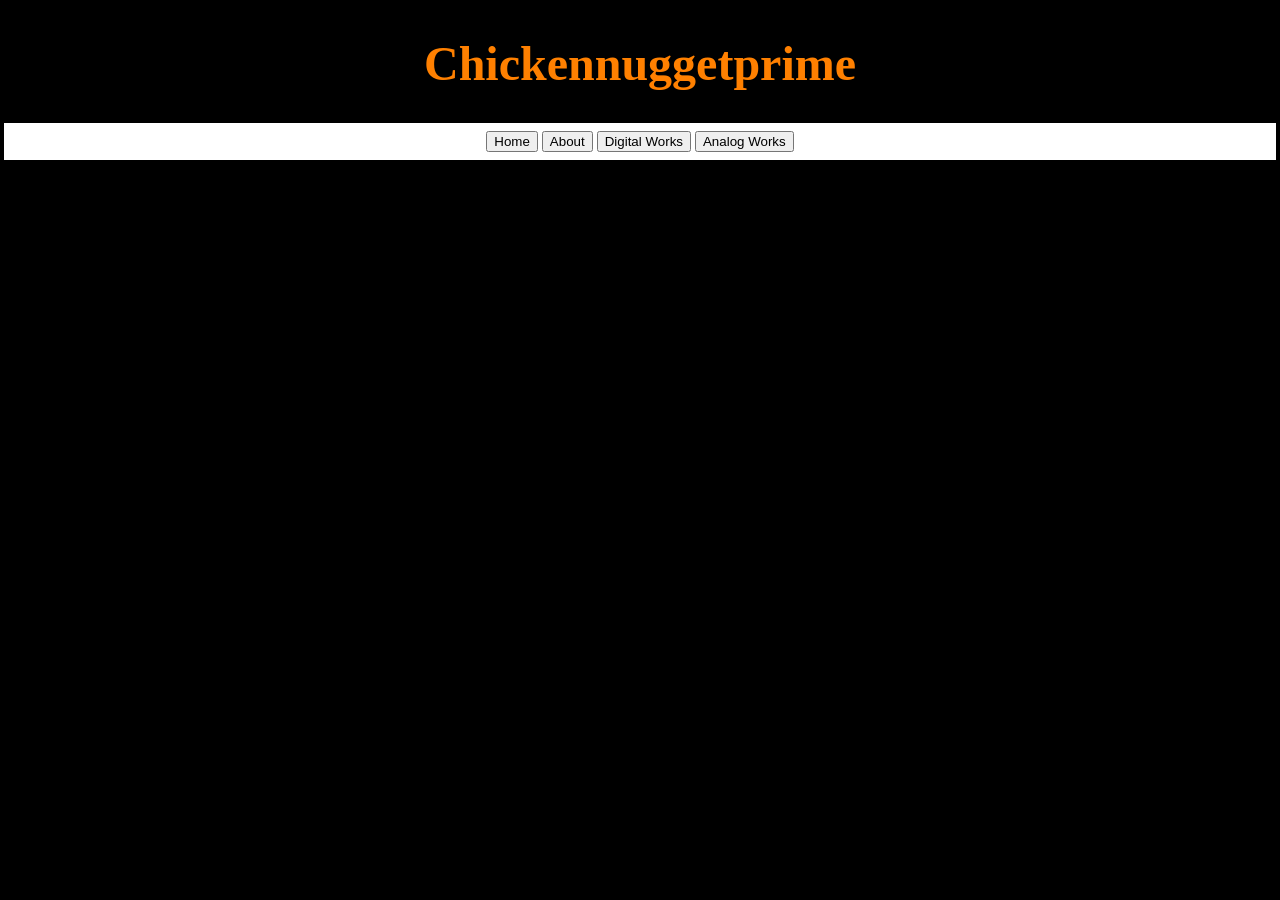
==== pages/analog.html @ b9a53fcd "12/28" ====
<!DOCTYPE html>
<html lang="en">
	<head>
		<meta charset="UTF-8">
		<meta name="viewport" content="width=device-width, initial-scale=1.0">
		<title>Chickennuggetprime - Analog Works</title>
		<link rel="stylesheet" href="../css/default.css">
	</head>
	<body>
		<header>
		</header>

		<nav id="main-nav" style="background-color: #fff; color: #000; justify-content: space-between; text-align: center; align-content: center; align-items: center; padding: 0.5rem 1rem;">
			<button>Home</button>
			<button>About</button>
			<button>Digital Works</button>
			<button class="current-page">Analog Works</button>
		</nav>

		<main>
		</main>

		<footer>
		</footer>
	</body>
	<script src='../js/headingLoader.js'></script>
</html>
---- css/default.css ----
body {
    margin: 0;
    padding: 0.25em;
    background-color: #000;
    color: #ff8000;
}

p {
    color: #fff;
}
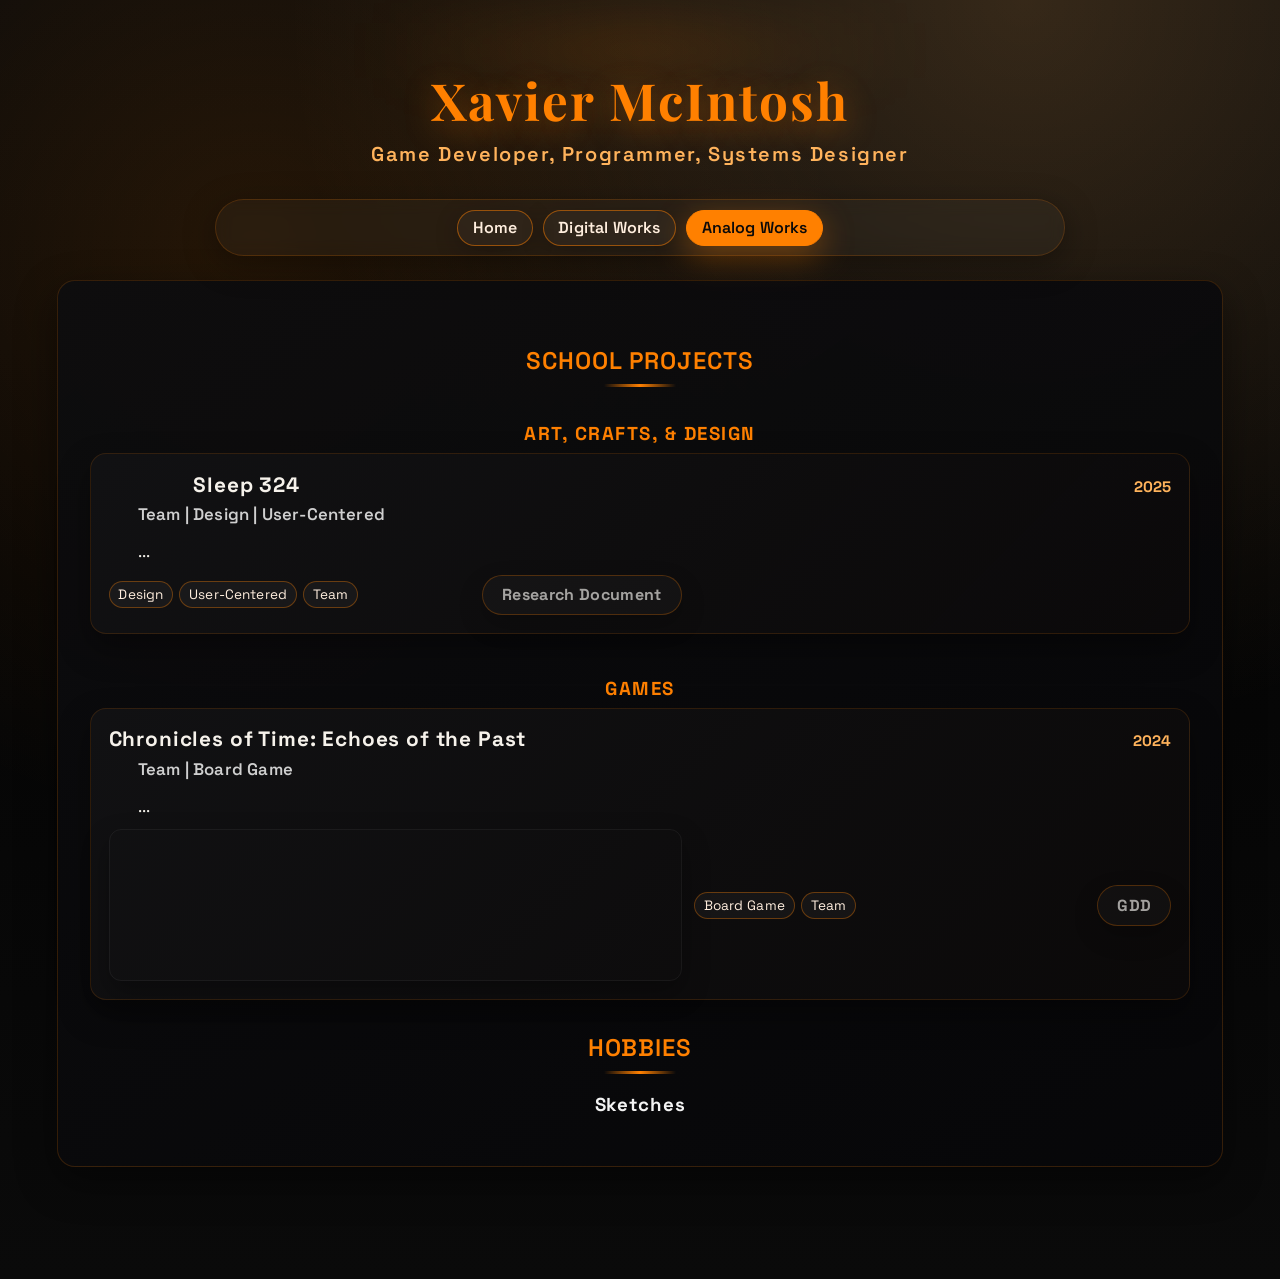
==== commit 2af69a41: "1/7" ====
--- a/pages/analog.html
+++ b/pages/analog.html
@@ -10,18 +10,80 @@
 		<header>
 		</header>
 
-		<nav id="main-nav" style="background-color: #fff; color: #000; justify-content: space-between; text-align: center; align-content: center; align-items: center; padding: 0.5rem 1rem;">
-			<button>Home</button>
-			<button>About</button>
-			<button>Digital Works</button>
-			<button class="current-page">Analog Works</button>
-		</nav>
+		<nav id="main-nav"></nav>
 
 		<main>
+			<h2>School Projects</h2>
+			<section class="projects-grid">
+				<article class="project-section">
+					<h3>Art, Crafts, & Design</h3>
+					<section class="project-subsection">
+						<article class="project-card">
+							<div class="project-header">
+								<div>
+									<h4>Sleep 324</h4>
+									<!-- Habit-breaking Cushion -->
+									<p class="project-subtitle">Team | Design | User-Centered</p>
+								</div>
+								<span class="project-year">2025</span>
+							</div>
+							<p class="project-description">...</p>
+							<div class="project-body">
+								<!--div class="project-embed">
+									<div class="embed-wrap">
+										<iframe width="1521" height="561" src="https://www.youtube.com/embed/TZdgex-kA24" title="Chronicles of Time: Echoes of the Past" frameborder="0" allow="accelerometer; autoplay; clipboard-write; encrypted-media; gyroscope; picture-in-picture; web-share" referrerpolicy="strict-origin-when-cross-origin" allowfullscreen>Trailer</iframe>
+									</div>
+								</div-->
+								<div class="project-actions">
+									<div class="project-tags">
+										<span class="tag">Design</span>
+										<span class="tag">User-Centered</span>
+										<span class="tag">Team</span>
+									</div>
+									<a class="cta-button disabled" target="_blank" rel="noopener noreferrer">Research Document</a>
+								</div>
+							</div>
+						</article>
+					</section>
+				</article>
+				<article class="project-section">
+					<h3>Games</h3>
+					<section class="project-subsection">
+						<article class="project-card">
+							<div class="project-header">
+								<div>
+									<h4>Chronicles of Time: Echoes of the Past</h4>
+									<p class="project-subtitle">Team | Board Game</p>
+								</div>
+								<span class="project-year">2024</span>
+							</div>
+							<p class="project-description">...</p>
+							<div class="project-body">
+								<div class="project-embed">
+									<div class="embed-wrap">
+										<iframe src="https://www.youtube-nocookie.com/embed/TZdgex-kA24?rel=0&modestbranding=1&controls=1" title="Chronicles of Time: Echoes of the Past" frameborder="0" allow="accelerometer; autoplay; clipboard-write; encrypted-media; gyroscope; picture-in-picture; web-share" referrerpolicy="no-referrer-when-downgrade" allowfullscreen></iframe>
+									</div>
+								</div>
+								<div class="project-actions">
+									<div class="project-tags">
+										<span class="tag">Board Game</span>
+										<span class="tag">Team</span>
+									</div>
+									<a class="cta-button disabled" target="_blank" rel="noopener noreferrer">GDD</a>
+								</div>
+							</div>
+						</article>
+					</section>
+				</article>
+			</section>
+			
+			<h2>Hobbies</h2>
+			<h3>Sketches</h3>
 		</main>
 
 		<footer>
 		</footer>
 	</body>
 	<script src='../js/headingLoader.js'></script>
+	<script src='../js/navLoader.js'></script>
 </html>
--- a/css/default.css
+++ b/css/default.css
@@ -1,10 +1,446 @@
+@import url('https://fonts.googleapis.com/css2?family=Playfair+Display:wght@600;700&family=Space+Grotesk:wght@400;500;600&display=swap');
+
+:root {
+    --bg: #050505;
+    --panel: #0b0b0f;
+    --text: #f3f3f3;
+    --muted: #cfcfcf;
+    --accent: #ff8000;
+    --accent-soft: #ffb35c;
+    --accent-dark: #4a2500;
+}
+
 body {
     margin: 0;
-    padding: 0.25em;
-    background-color: #000;
-    color: #ff8000;
+    padding: 0;
+    font-family: 'Space Grotesk', 'Segoe UI', sans-serif;
+    background: radial-gradient(circle at 20% 20%, rgba(255, 128, 0, 0.12), transparent 40%),
+                radial-gradient(circle at 80% 0%, rgba(255, 179, 92, 0.18), transparent 45%),
+                linear-gradient(180deg, #0a0a0a 0%, #050505 45%, #0a0a0a 100%);
+    color: var(--text);
+    min-height: 100vh;
+    letter-spacing: 0.01em;
 }
 
 p {
-    color: #fff;
-}+    color: var(--muted);
+    line-height: 1.7;
+    font-size: 1.05rem;
+    margin: 0 auto;
+    max-width: 920px;
+    text-indent: 1.75em;
+}
+
+h1, h2, h3, h4, h5, h6 {
+    position: static;
+    text-align: center;
+    letter-spacing: 0.04em;
+}
+h1 {
+    font-family: 'Playfair Display', 'Times New Roman', serif;
+    font-size: 3.2em;
+    margin: 0.5em 0 0.15em;
+    color: var(--accent);
+    text-shadow: 0 8px 32px rgba(255, 128, 0, 0.45);
+}
+
+h2 {
+    color: var(--accent);
+    font-weight: 600;
+    text-transform: uppercase;
+    margin: 2rem 0 0.75rem;
+}
+
+h2::after {
+    content: '';
+    display: block;
+    width: 72px;
+    height: 3px;
+    margin: 0.5rem auto 0;
+    background: linear-gradient(90deg, transparent, var(--accent), transparent);
+}
+
+nav#main-nav {
+    background: rgba(255, 255, 255, 0.03);
+    color: #ffeede;
+    display: flex;
+    justify-content: center;
+    align-items: center;
+    padding: 0.6rem 0.9rem;
+    border-radius: 999px;
+    border: 1px solid rgba(255, 128, 0, 0.18);
+    box-shadow: 0 8px 32px rgba(0, 0, 0, 0.35);
+    max-width: 820px;
+    margin: 0.75rem auto 1.5rem;
+    backdrop-filter: blur(8px);
+    position: sticky;
+    top: 0.6rem;
+    z-index: 10;
+}
+
+.nav-links {
+    display: flex;
+    gap: 0.65rem;
+    flex-wrap: wrap;
+    justify-content: center;
+    width: 100%;
+}
+
+.nav-link {
+    border: 1px solid rgba(255, 128, 0, 0.5);
+    padding: 0.4rem 0.9rem;
+    background: rgba(255, 255, 255, 0.03);
+    color: #ffeede;
+    text-decoration: none;
+    border-radius: 999px;
+    font-weight: 600;
+    letter-spacing: 0.01em;
+    transition: background-color 0.25s ease, color 0.25s ease, box-shadow 0.25s ease;
+    box-shadow: 0 6px 22px rgba(0, 0, 0, 0.25);
+}
+
+.nav-link:hover {
+    background-color: rgba(255, 128, 0, 0.14);
+    color: #fff6ec;
+    box-shadow: 0 8px 28px rgba(255, 128, 0, 0.25);
+}
+
+.nav-link.current-page {
+    background-color: var(--accent);
+    color: #0c0a09;
+    border-color: var(--accent);
+    box-shadow: 0 10px 32px rgba(255, 128, 0, 0.35);
+}
+
+header {
+    text-align: center;
+    padding: 2.5rem 1rem 1.25rem;
+    position: relative;
+}
+
+header::before {
+    content: '';
+    position: absolute;
+    inset: 12% 18% auto;
+    height: 30%;
+    background: radial-gradient(circle, rgba(255, 128, 0, 0.15), transparent 65%);
+    filter: blur(28px);
+    z-index: -1;
+}
+
+header h2 {
+    font-family: 'Space Grotesk', 'Segoe UI', sans-serif;
+    margin: 0.35rem 0 0;
+    color: var(--accent-soft);
+    text-transform: none;
+    letter-spacing: 0.08em;
+    font-size: 1.25rem;
+}
+
+header h2::after {
+    display: none;
+}
+
+main {
+    max-width: 1100px;
+    margin: 1rem auto 3rem;
+    padding: 2rem;
+    background: linear-gradient(145deg, rgba(13, 13, 15, 0.92), rgba(7, 7, 9, 0.95));
+    border: 1px solid rgba(255, 128, 0, 0.18);
+    border-radius: 18px;
+    box-shadow: 0 14px 40px rgba(0, 0, 0, 0.45);
+}
+
+footer {
+    max-width: 1100px;
+    margin: 0 auto 2rem;
+    padding: 1rem;
+    text-align: center;
+    color: rgba(255, 255, 255, 0.55);
+    font-size: 0.9rem;
+}
+
+.contact-actions {
+    display: flex;
+    justify-content: center;
+    gap: 0.75rem;
+    flex-wrap: wrap;
+    margin: 1rem 0 0;
+}
+
+.cta-button {
+    display: inline-flex;
+    align-items: center;
+    justify-content: center;
+    padding: 0.55rem 1.2rem;
+    border-radius: 999px;
+    border: 1px solid rgba(255, 128, 0, 0.4);
+    background: rgba(255, 255, 255, 0.04);
+    color: #f5f3ef;
+    text-decoration: none;
+    font-weight: 700;
+    letter-spacing: 0.02em;
+    box-shadow: 0 10px 26px rgba(0, 0, 0, 0.35);
+    transition: transform 0.2s ease, box-shadow 0.25s ease, background-color 0.25s ease, border-color 0.25s ease;
+}
+
+.cta-button:hover {
+    transform: translateY(-2px);
+    box-shadow: 0 12px 32px rgba(255, 128, 0, 0.28);
+    background: rgba(255, 128, 0, 0.14);
+    border-color: var(--accent);
+}
+
+.cta-button.primary {
+    background: var(--accent);
+    color: #0b0806;
+    border-color: var(--accent);
+}
+
+.cta-button.primary:hover {
+    background: var(--accent-soft);
+    box-shadow: 0 12px 32px rgba(255, 179, 92, 0.35);
+}
+
+.facts-grid {
+    display: grid;
+    grid-template-columns: repeat(auto-fit, minmax(240px, 1fr));
+    gap: 1rem;
+    margin: 1.5rem 0 0.5rem;
+}
+
+.fact-card {
+    border: 1px solid rgba(255, 128, 0, 0.18);
+    background: radial-gradient(circle at 30% 30%, rgba(255, 128, 0, 0.08), rgba(10, 10, 12, 0.95));
+    border-radius: 14px;
+    padding: 1rem 1.1rem;
+    box-shadow: 0 10px 28px rgba(0, 0, 0, 0.35);
+    min-height: 130px;
+    display: flex;
+    flex-direction: column;
+    gap: 0.35rem;
+}
+
+.fact-card.wide {
+    grid-column: span 2;
+    text-indent: 0;
+}
+
+@media (max-width: 780px) {
+    .fact-card.wide {
+        grid-column: span 1;
+    }
+}
+
+.fact-label {
+    text-transform: uppercase;
+    letter-spacing: 0.08em;
+    font-size: 0.95rem;
+    color: var(--accent-soft);
+    margin: 0;
+}
+
+.fact-value {
+    font-size: 1.1rem;
+    font-weight: 600;
+    color: #f5f3ef;
+    margin: 0;
+}
+
+.fact-list {
+    margin: 0.15rem 0 0 0;
+    padding-left: 1.1rem;
+    color: var(--muted);
+    line-height: 1.6;
+}
+
+.fact-list ul {
+    padding-left: 1.05rem;
+    margin: 0.25rem 0 0.35rem;
+}
+
+.pill-list {
+    list-style: none;
+    padding: 0;
+    margin: 0.25rem 0 0;
+    display: flex;
+    flex-wrap: wrap;
+    gap: 0.5rem;
+}
+
+.pill-list li {
+    background: rgba(255, 255, 255, 0.05);
+    border: 1px solid rgba(255, 128, 0, 0.35);
+    padding: 0.35rem 0.7rem;
+    border-radius: 999px;
+    color: #f5f3ef;
+    font-weight: 600;
+    box-shadow: 0 6px 18px rgba(0, 0, 0, 0.25);
+}
+
+.pill-list.ordered {
+    counter-reset: pill-counter;
+    display: grid;
+    grid-template-columns: repeat(auto-fit, minmax(180px, 1fr));
+}
+
+.pill-list.ordered li {
+    counter-increment: pill-counter;
+    position: relative;
+    padding-left: 2.4rem;
+}
+
+.pill-list.ordered li::before {
+    content: counter(pill-counter) ".";
+    position: absolute;
+    left: 0.9rem;
+    top: 50%;
+    transform: translateY(-50%);
+    color: var(--accent-soft);
+    font-weight: 700;
+}
+
+.projects-grid {
+    display: flex;
+    flex-direction: column;
+    gap: 1.5rem;
+    margin: 1rem 0 2rem;
+}
+
+.project-section h3 {
+    color: var(--accent);
+    text-transform: uppercase;
+    letter-spacing: 0.08em;
+    margin-bottom: 0.5rem;
+}
+
+.project-subsection {
+    display: grid;
+    gap: 1rem;
+}
+
+.project-card {
+    border: 1px solid rgba(255, 128, 0, 0.14);
+    background: linear-gradient(135deg, rgba(18, 18, 20, 0.95), rgba(12, 10, 10, 0.9));
+    border-radius: 16px;
+    padding: 1.1rem;
+    box-shadow: 0 14px 32px rgba(0, 0, 0, 0.38);
+    display: flex;
+    flex-direction: column;
+    gap: 0.55rem;
+}
+
+.project-card.coming-soon {
+    border-style: dashed;
+    background: linear-gradient(135deg, rgba(18, 14, 10, 0.94), rgba(22, 18, 14, 0.9));
+}
+
+.project-header {
+    display: flex;
+    justify-content: space-between;
+    align-items: baseline;
+    gap: 0.75rem;
+}
+
+.project-header h4 {
+    margin: 0;
+    color: #f6f2eb;
+    font-size: 1.3rem;
+}
+
+.project-subtitle {
+    margin: 0.15rem 0 0;
+    color: var(--muted);
+    font-weight: 600;
+    letter-spacing: 0.01em;
+}
+
+.project-year {
+    color: var(--accent-soft);
+    font-weight: 700;
+    font-size: 0.95rem;
+}
+
+.project-description {
+    color: #f1efe8;
+    margin: 0;
+}
+
+.project-body {
+    display: grid;
+    gap: 0.75rem;
+}
+
+.project-embed .embed-wrap {
+    position: relative;
+    overflow: hidden;
+    border-radius: 12px;
+    box-shadow: 0 12px 28px rgba(0, 0, 0, 0.32);
+    border: 1px solid rgba(255, 255, 255, 0.05);
+}
+
+.project-embed iframe {
+    width: 100%;
+    border: none;
+    display: block;
+}
+
+.project-video {
+    width: 100%;
+    height: 100%;
+    display: block;
+    background: #000;
+    border: none;
+}
+
+.embed-fallback {
+    margin-top: 0.35rem;
+    display: flex;
+    gap: 0.65rem;
+    flex-wrap: wrap;
+    align-items: center;
+    color: var(--muted);
+    font-size: 0.95rem;
+}
+
+.embed-fallback p {
+    margin: 0;
+    text-indent: 0;
+}
+
+.project-actions {
+    display: flex;
+    flex-wrap: wrap;
+    gap: 0.6rem;
+    align-items: center;
+    justify-content: space-between;
+}
+
+.project-tags {
+    display: flex;
+    flex-wrap: wrap;
+    gap: 0.4rem;
+}
+
+.tag {
+    border: 1px solid rgba(255, 128, 0, 0.35);
+    color: #ffeede;
+    padding: 0.25rem 0.55rem;
+    border-radius: 999px;
+    font-size: 0.85rem;
+    background: rgba(255, 255, 255, 0.04);
+    letter-spacing: 0.01em;
+}
+
+.cta-button.disabled {
+    cursor: default;
+    opacity: 0.65;
+    pointer-events: none;
+}
+
+@media (min-width: 880px) {
+    .project-body {
+        grid-template-columns: 1.2fr 1fr;
+        align-items: center;
+    }
+}
